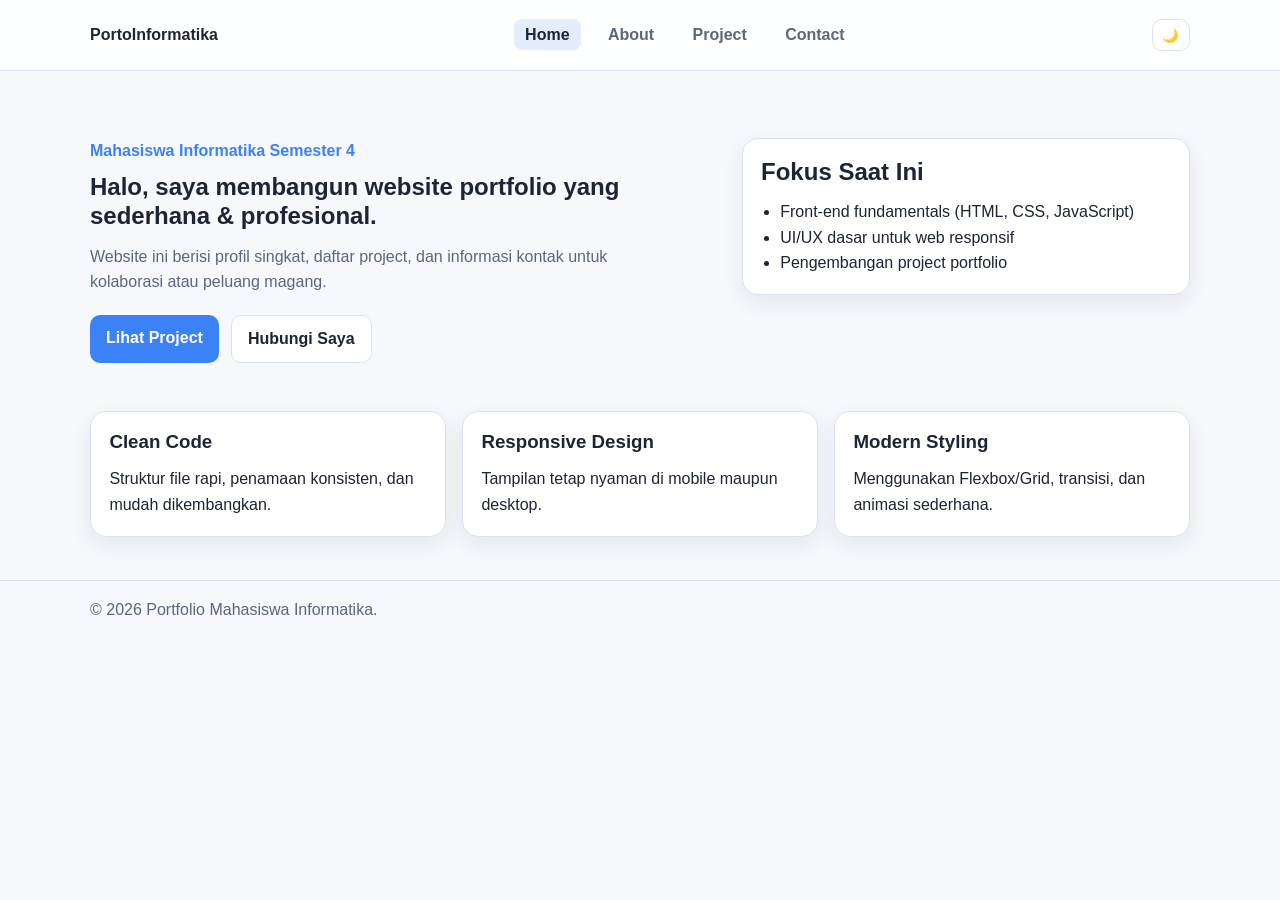
==== index.html @ e84c88cd "Create static multi-page portfolio website" ====
<!DOCTYPE html>
<html lang="id">
  <head>
    <meta charset="UTF-8" />
    <meta name="viewport" content="width=device-width, initial-scale=1.0" />
    <title>Portfolio | Home</title>
    <meta
      name="description"
      content="Portfolio personal mahasiswa Informatika untuk menampilkan profil, project, dan kontak."
    />
    <link rel="stylesheet" href="css/style.css" />
  </head>
  <body>
    <!-- Header utama berisi logo, navigasi, dan tombol dark mode -->
    <header class="site-header">
      <nav class="navbar container" aria-label="Navigasi utama">
        <a class="logo" href="index.html">PortoInformatika</a>

        <!-- Tombol hamburger untuk tampilan mobile -->
        <button
          class="nav-toggle"
          id="navToggle"
          aria-expanded="false"
          aria-controls="navMenu"
          aria-label="Buka menu navigasi"
        >
          <span></span>
          <span></span>
          <span></span>
        </button>

        <!-- Menu navigasi antar halaman -->
        <ul class="nav-menu" id="navMenu">
          <li><a class="active" href="index.html">Home</a></li>
          <li><a href="about.html">About</a></li>
          <li><a href="project.html">Project</a></li>
          <li><a href="contact.html">Contact</a></li>
        </ul>

        <!-- Tombol dark mode -->
        <button class="theme-toggle" id="themeToggle" aria-label="Ganti tema">
          🌙
        </button>
      </nav>
    </header>

    <main>
      <!-- Section hero sebagai landing page utama -->
      <section class="hero container reveal">
        <div>
          <p class="eyebrow">Mahasiswa Informatika Semester 4</p>
          <h1>Halo, saya membangun website portfolio yang sederhana & profesional.</h1>
          <p class="hero-text">
            Website ini berisi profil singkat, daftar project, dan informasi kontak untuk
            kolaborasi atau peluang magang.
          </p>
          <div class="hero-actions">
            <a class="btn btn-primary" href="project.html">Lihat Project</a>
            <a class="btn btn-secondary" href="contact.html">Hubungi Saya</a>
          </div>
        </div>
        <aside class="hero-card">
          <h2>Fokus Saat Ini</h2>
          <ul>
            <li>Front-end fundamentals (HTML, CSS, JavaScript)</li>
            <li>UI/UX dasar untuk web responsif</li>
            <li>Pengembangan project portfolio</li>
          </ul>
        </aside>
      </section>

      <!-- Section highlight keunggulan -->
      <section class="highlights container reveal">
        <article class="card">
          <h3>Clean Code</h3>
          <p>Struktur file rapi, penamaan konsisten, dan mudah dikembangkan.</p>
        </article>
        <article class="card">
          <h3>Responsive Design</h3>
          <p>Tampilan tetap nyaman di mobile maupun desktop.</p>
        </article>
        <article class="card">
          <h3>Modern Styling</h3>
          <p>Menggunakan Flexbox/Grid, transisi, dan animasi sederhana.</p>
        </article>
      </section>
    </main>

    <!-- Footer situs -->
    <footer class="site-footer">
      <div class="container">
        <p>© 2026 Portfolio Mahasiswa Informatika.</p>
      </div>
    </footer>

    <script src="js/script.js"></script>
  </body>
</html>
---- css/style.css ----
/* =============================
   Global variables dan reset
   ============================= */
:root {
  --bg: #f6f8fc;
  --surface: #ffffff;
  --text: #1d2433;
  --muted: #5c677d;
  --primary: #3b82f6;
  --primary-hover: #2563eb;
  --border: #dbe2ef;
  --success: #0f9d58;
  --shadow: 0 8px 22px rgba(13, 27, 42, 0.08);
}

body.dark {
  --bg: #0f172a;
  --surface: #1e293b;
  --text: #e5e7eb;
  --muted: #94a3b8;
  --primary: #60a5fa;
  --primary-hover: #3b82f6;
  --border: #334155;
  --success: #4ade80;
  --shadow: 0 8px 22px rgba(2, 6, 23, 0.45);
}

* {
  box-sizing: border-box;
  margin: 0;
  padding: 0;
}

html,
body {
  scroll-behavior: smooth;
}

body {
  font-family: "Segoe UI", Tahoma, Geneva, Verdana, sans-serif;
  line-height: 1.6;
  background: var(--bg);
  color: var(--text);
  transition: background-color 0.3s ease, color 0.3s ease;
}

img {
  max-width: 100%;
  display: block;
}

.container {
  width: min(1100px, 92%);
  margin: 0 auto;
}

/* =============================
   Header dan navigation
   ============================= */
.site-header {
  position: sticky;
  top: 0;
  z-index: 10;
  background: color-mix(in srgb, var(--surface) 90%, transparent);
  backdrop-filter: blur(8px);
  border-bottom: 1px solid var(--border);
}

.navbar {
  display: flex;
  align-items: center;
  justify-content: space-between;
  min-height: 70px;
  gap: 1rem;
}

.logo {
  text-decoration: none;
  color: var(--text);
  font-weight: 700;
}

.nav-menu {
  list-style: none;
  display: flex;
  gap: 1rem;
}

.nav-menu a {
  text-decoration: none;
  color: var(--muted);
  font-weight: 600;
  padding: 0.45rem 0.7rem;
  border-radius: 8px;
  transition: all 0.25s ease;
}

.nav-menu a:hover,
.nav-menu a.active {
  color: var(--text);
  background: color-mix(in srgb, var(--primary) 14%, transparent);
}

.nav-toggle,
.theme-toggle {
  border: 1px solid var(--border);
  background: var(--surface);
  color: var(--text);
  border-radius: 10px;
  cursor: pointer;
}

.theme-toggle {
  padding: 0.45rem 0.6rem;
}

.nav-toggle {
  display: none;
  width: 42px;
  height: 42px;
  padding: 8px;
}

.nav-toggle span {
  display: block;
  height: 2px;
  width: 100%;
  margin: 5px 0;
  background: var(--text);
}

/* =============================
   Hero dan section umum
   ============================= */
.hero {
  padding: 4.2rem 0 3rem;
  display: grid;
  grid-template-columns: 1.4fr 1fr;
  gap: 1.5rem;
  align-items: start;
}

.eyebrow {
  font-weight: 700;
  color: var(--primary);
  margin-bottom: 0.6rem;
}

h1,
h2,
h3 {
  line-height: 1.2;
  margin-bottom: 0.8rem;
}

.hero-text {
  color: var(--muted);
  max-width: 60ch;
}

.hero-actions {
  margin-top: 1.25rem;
  display: flex;
  gap: 0.75rem;
  flex-wrap: wrap;
}

.hero-card,
.card {
  background: var(--surface);
  border: 1px solid var(--border);
  border-radius: 16px;
  padding: 1.15rem;
  box-shadow: var(--shadow);
}

.hero-card ul {
  padding-left: 1.2rem;
}

.highlights,
.skills-grid,
.projects-grid {
  padding-bottom: 2.7rem;
  display: grid;
  gap: 1rem;
}

.highlights,
.skills-grid {
  grid-template-columns: repeat(auto-fit, minmax(220px, 1fr));
}

.projects-grid {
  grid-template-columns: repeat(auto-fit, minmax(240px, 1fr));
  margin-top: 1rem;
}

.page {
  padding: 3rem 0;
}

.project-card a {
  color: var(--primary);
  font-weight: 600;
  text-decoration: none;
}

.project-card a:hover {
  text-decoration: underline;
}

/* =============================
   Button, form, dan footer
   ============================= */
.btn {
  text-decoration: none;
  border: none;
  border-radius: 10px;
  padding: 0.65rem 1rem;
  font-weight: 600;
  cursor: pointer;
  transition: transform 0.2s ease, background-color 0.2s ease;
}

.btn:hover {
  transform: translateY(-2px);
}

.btn-primary {
  background: var(--primary);
  color: #fff;
}

.btn-primary:hover {
  background: var(--primary-hover);
}

.btn-secondary {
  background: var(--surface);
  border: 1px solid var(--border);
  color: var(--text);
}

form {
  margin-top: 1rem;
  max-width: 680px;
}

.form-group {
  margin-bottom: 1rem;
}

label {
  display: block;
  margin-bottom: 0.35rem;
  font-weight: 600;
}

input,
textarea {
  width: 100%;
  padding: 0.7rem;
  border: 1px solid var(--border);
  border-radius: 10px;
  background: var(--surface);
  color: var(--text);
}

.error {
  color: #ef4444;
  min-height: 1.15em;
  display: block;
  margin-top: 0.2rem;
}

.success {
  color: var(--success);
  margin-top: 0.85rem;
}

.site-footer {
  border-top: 1px solid var(--border);
  padding: 1rem 0;
  color: var(--muted);
}

/* =============================
   Scroll reveal animation
   ============================= */
.reveal {
  opacity: 0;
  transform: translateY(16px);
  transition: all 0.5s ease;
}

.reveal.show {
  opacity: 1;
  transform: translateY(0);
}

/* =============================
   Responsive navigation + layout
   ============================= */
@media (max-width: 820px) {
  .hero {
    grid-template-columns: 1fr;
  }

  .nav-toggle {
    display: block;
  }

  .nav-menu {
    position: absolute;
    top: 70px;
    right: 4%;
    width: min(260px, 92%);
    background: var(--surface);
    border: 1px solid var(--border);
    border-radius: 12px;
    box-shadow: var(--shadow);
    flex-direction: column;
    padding: 0.5rem;
    transform: scale(0.98);
    opacity: 0;
    pointer-events: none;
    transition: opacity 0.2s ease, transform 0.2s ease;
  }

  .nav-menu.open {
    opacity: 1;
    transform: scale(1);
    pointer-events: auto;
  }
}
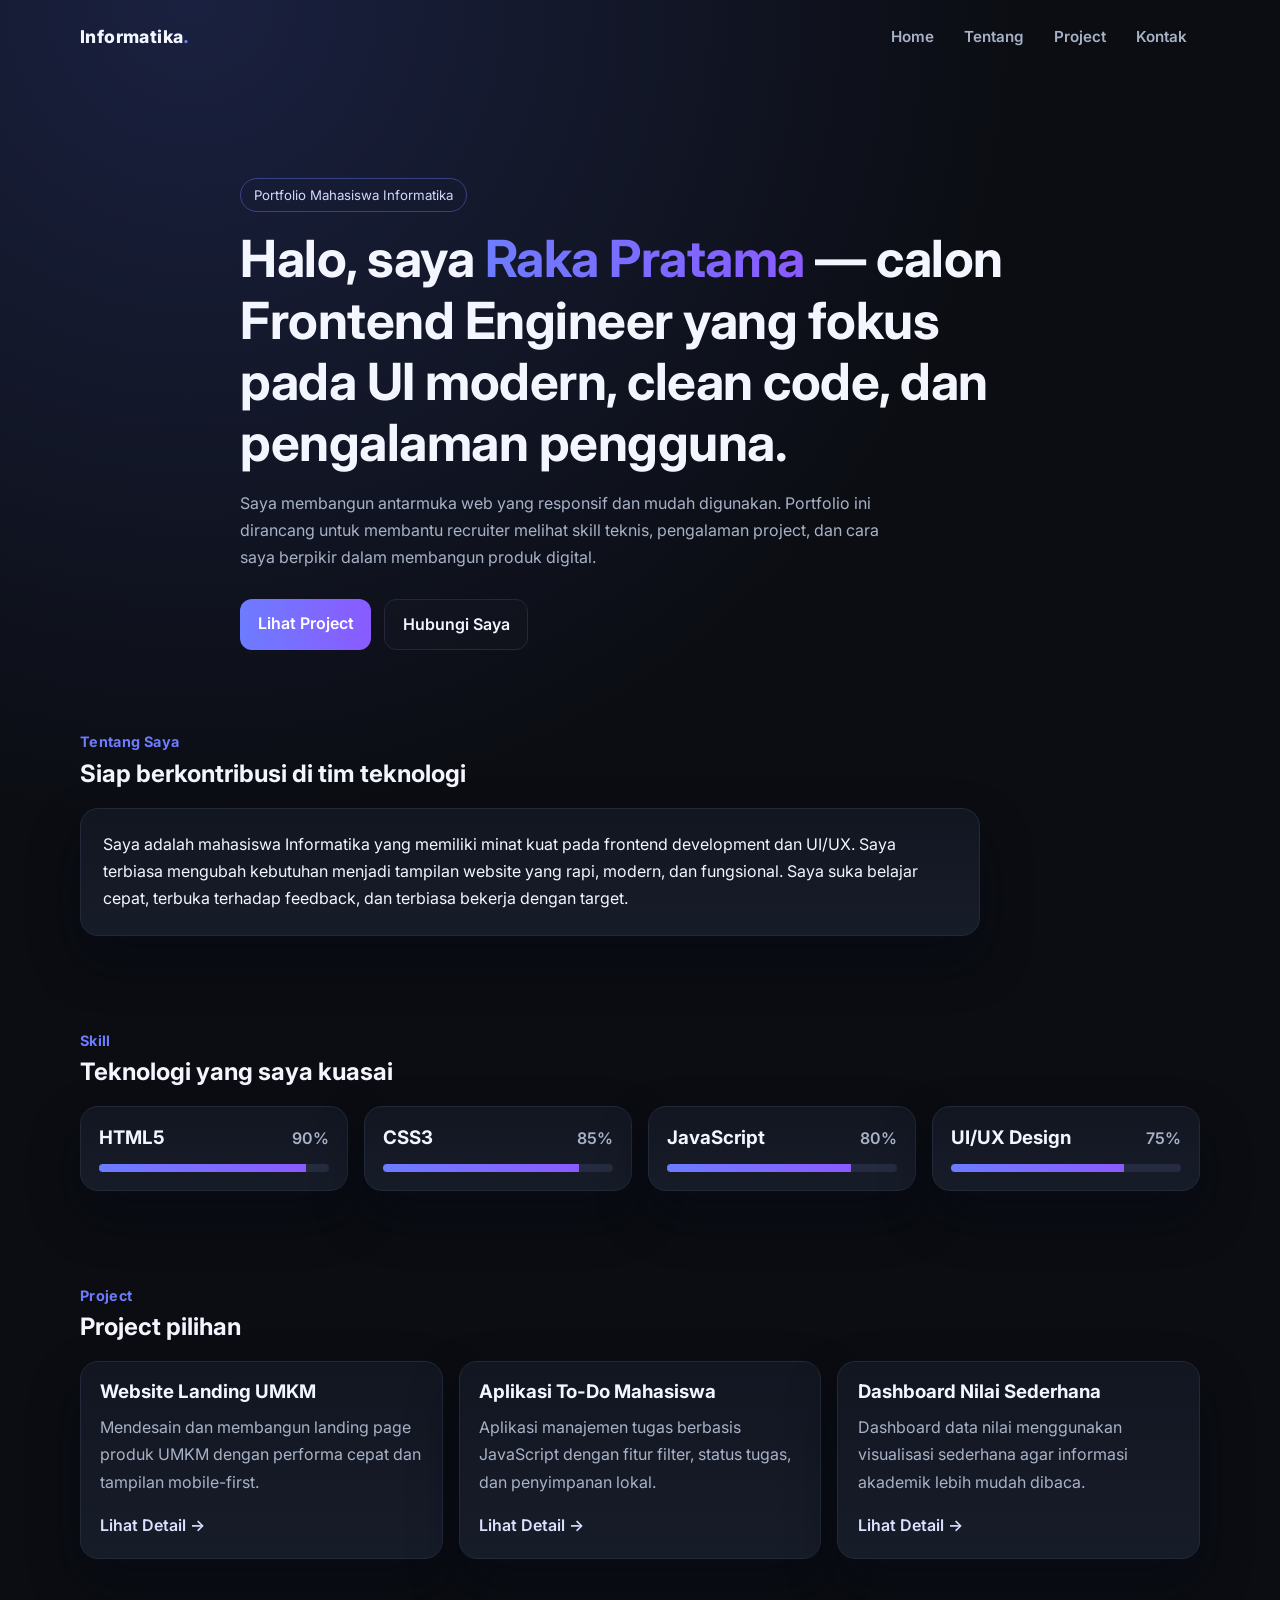
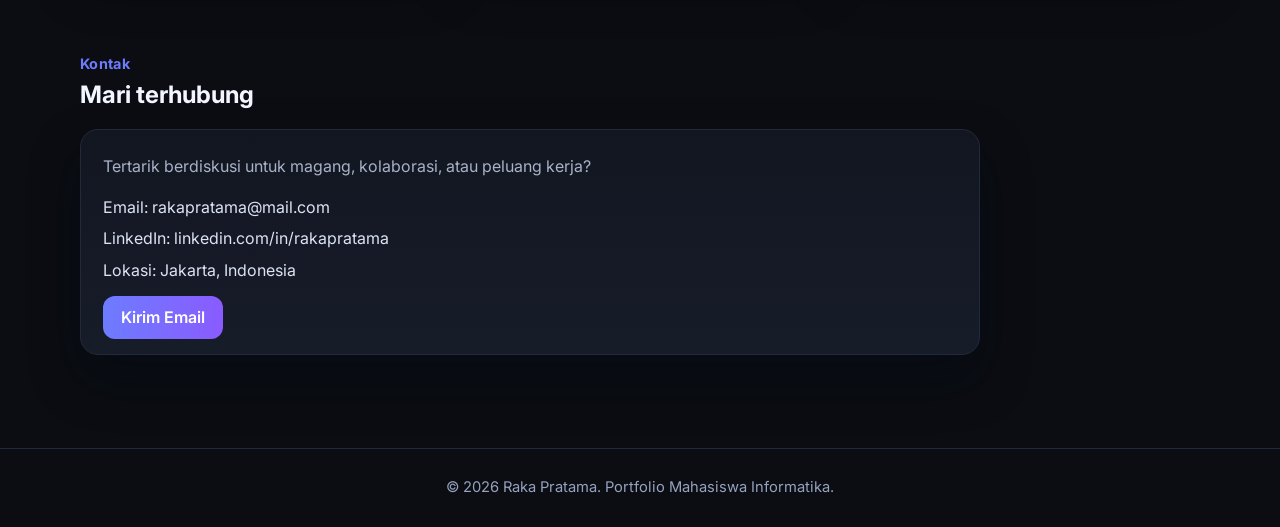
==== commit f1f3d3bd: "Create modern single-page informatics student portfolio" ====
--- a/index.html
+++ b/index.html
@@ -3,93 +3,168 @@
   <head>
     <meta charset="UTF-8" />
     <meta name="viewport" content="width=device-width, initial-scale=1.0" />
-    <title>Portfolio | Home</title>
+    <title>Portfolio Mahasiswa Informatika</title>
     <meta
       name="description"
-      content="Portfolio personal mahasiswa Informatika untuk menampilkan profil, project, dan kontak."
+      content="Portfolio mahasiswa informatika untuk menampilkan profil, skill, dan project secara modern."
+    />
+    <link rel="preconnect" href="https://fonts.googleapis.com" />
+    <link rel="preconnect" href="https://fonts.gstatic.com" crossorigin />
+    <link
+      href="https://fonts.googleapis.com/css2?family=Inter:wght@400;500;600;700;800&display=swap"
+      rel="stylesheet"
     />
     <link rel="stylesheet" href="css/style.css" />
   </head>
   <body>
-    <!-- Header utama berisi logo, navigasi, dan tombol dark mode -->
-    <header class="site-header">
+    <header class="site-header" id="siteHeader">
       <nav class="navbar container" aria-label="Navigasi utama">
-        <a class="logo" href="index.html">PortoInformatika</a>
+        <a href="#home" class="logo">Informatika<span>.</span></a>
 
-        <!-- Tombol hamburger untuk tampilan mobile -->
         <button
           class="nav-toggle"
           id="navToggle"
+          aria-label="Buka menu"
+          aria-controls="navMenu"
           aria-expanded="false"
-          aria-controls="navMenu"
-          aria-label="Buka menu navigasi"
         >
           <span></span>
           <span></span>
           <span></span>
         </button>
 
-        <!-- Menu navigasi antar halaman -->
         <ul class="nav-menu" id="navMenu">
-          <li><a class="active" href="index.html">Home</a></li>
-          <li><a href="about.html">About</a></li>
-          <li><a href="project.html">Project</a></li>
-          <li><a href="contact.html">Contact</a></li>
+          <li><a href="#home">Home</a></li>
+          <li><a href="#tentang">Tentang</a></li>
+          <li><a href="#project">Project</a></li>
+          <li><a href="#kontak">Kontak</a></li>
         </ul>
-
-        <!-- Tombol dark mode -->
-        <button class="theme-toggle" id="themeToggle" aria-label="Ganti tema">
-          🌙
-        </button>
       </nav>
     </header>
 
     <main>
-      <!-- Section hero sebagai landing page utama -->
-      <section class="hero container reveal">
-        <div>
-          <p class="eyebrow">Mahasiswa Informatika Semester 4</p>
-          <h1>Halo, saya membangun website portfolio yang sederhana & profesional.</h1>
-          <p class="hero-text">
-            Website ini berisi profil singkat, daftar project, dan informasi kontak untuk
-            kolaborasi atau peluang magang.
-          </p>
-          <div class="hero-actions">
-            <a class="btn btn-primary" href="project.html">Lihat Project</a>
-            <a class="btn btn-secondary" href="contact.html">Hubungi Saya</a>
-          </div>
+      <section class="hero container" id="home">
+        <p class="badge reveal">Portfolio Mahasiswa Informatika</p>
+        <h1 class="reveal">
+          Halo, saya <span>Raka Pratama</span> — calon Frontend Engineer yang fokus pada UI modern,
+          clean code, dan pengalaman pengguna.
+        </h1>
+        <p class="hero-text reveal">
+          Saya membangun antarmuka web yang responsif dan mudah digunakan. Portfolio ini dirancang
+          untuk membantu recruiter melihat skill teknis, pengalaman project, dan cara saya berpikir
+          dalam membangun produk digital.
+        </p>
+        <div class="hero-actions reveal">
+          <a class="btn btn-primary" href="#project">Lihat Project</a>
+          <a class="btn btn-ghost" href="#kontak">Hubungi Saya</a>
         </div>
-        <aside class="hero-card">
-          <h2>Fokus Saat Ini</h2>
-          <ul>
-            <li>Front-end fundamentals (HTML, CSS, JavaScript)</li>
-            <li>UI/UX dasar untuk web responsif</li>
-            <li>Pengembangan project portfolio</li>
-          </ul>
-        </aside>
       </section>
 
-      <!-- Section highlight keunggulan -->
-      <section class="highlights container reveal">
-        <article class="card">
-          <h3>Clean Code</h3>
-          <p>Struktur file rapi, penamaan konsisten, dan mudah dikembangkan.</p>
-        </article>
-        <article class="card">
-          <h3>Responsive Design</h3>
-          <p>Tampilan tetap nyaman di mobile maupun desktop.</p>
-        </article>
-        <article class="card">
-          <h3>Modern Styling</h3>
-          <p>Menggunakan Flexbox/Grid, transisi, dan animasi sederhana.</p>
-        </article>
+      <section class="section container" id="tentang">
+        <div class="section-head reveal">
+          <p class="section-kicker">Tentang Saya</p>
+          <h2>Siap berkontribusi di tim teknologi</h2>
+        </div>
+        <div class="about-card reveal">
+          <p>
+            Saya adalah mahasiswa Informatika yang memiliki minat kuat pada frontend development dan
+            UI/UX. Saya terbiasa mengubah kebutuhan menjadi tampilan website yang rapi, modern, dan
+            fungsional. Saya suka belajar cepat, terbuka terhadap feedback, dan terbiasa bekerja
+            dengan target.
+          </p>
+        </div>
+      </section>
+
+      <section class="section container" id="skill">
+        <div class="section-head reveal">
+          <p class="section-kicker">Skill</p>
+          <h2>Teknologi yang saya kuasai</h2>
+        </div>
+        <div class="skills-grid">
+          <article class="skill-card reveal">
+            <div class="skill-title">
+              <h3>HTML5</h3>
+              <span>90%</span>
+            </div>
+            <div class="bar"><span style="width: 90%"></span></div>
+          </article>
+          <article class="skill-card reveal">
+            <div class="skill-title">
+              <h3>CSS3</h3>
+              <span>85%</span>
+            </div>
+            <div class="bar"><span style="width: 85%"></span></div>
+          </article>
+          <article class="skill-card reveal">
+            <div class="skill-title">
+              <h3>JavaScript</h3>
+              <span>80%</span>
+            </div>
+            <div class="bar"><span style="width: 80%"></span></div>
+          </article>
+          <article class="skill-card reveal">
+            <div class="skill-title">
+              <h3>UI/UX Design</h3>
+              <span>75%</span>
+            </div>
+            <div class="bar"><span style="width: 75%"></span></div>
+          </article>
+        </div>
+      </section>
+
+      <section class="section container" id="project">
+        <div class="section-head reveal">
+          <p class="section-kicker">Project</p>
+          <h2>Project pilihan</h2>
+        </div>
+        <div class="project-grid">
+          <article class="project-card reveal">
+            <h3>Website Landing UMKM</h3>
+            <p>
+              Mendesain dan membangun landing page produk UMKM dengan performa cepat dan tampilan
+              mobile-first.
+            </p>
+            <a href="#" aria-label="Lihat detail project Website Landing UMKM">Lihat Detail →</a>
+          </article>
+          <article class="project-card reveal">
+            <h3>Aplikasi To-Do Mahasiswa</h3>
+            <p>
+              Aplikasi manajemen tugas berbasis JavaScript dengan fitur filter, status tugas, dan
+              penyimpanan lokal.
+            </p>
+            <a href="#" aria-label="Lihat detail project Aplikasi To-Do Mahasiswa">Lihat Detail →</a>
+          </article>
+          <article class="project-card reveal">
+            <h3>Dashboard Nilai Sederhana</h3>
+            <p>
+              Dashboard data nilai menggunakan visualisasi sederhana agar informasi akademik lebih
+              mudah dibaca.
+            </p>
+            <a href="#" aria-label="Lihat detail project Dashboard Nilai Sederhana">Lihat Detail →</a>
+          </article>
+        </div>
+      </section>
+
+      <section class="section container" id="kontak">
+        <div class="section-head reveal">
+          <p class="section-kicker">Kontak</p>
+          <h2>Mari terhubung</h2>
+        </div>
+        <div class="contact-card reveal">
+          <p>Tertarik berdiskusi untuk magang, kolaborasi, atau peluang kerja?</p>
+          <ul>
+            <li>Email: rakapratama@mail.com</li>
+            <li>LinkedIn: linkedin.com/in/rakapratama</li>
+            <li>Lokasi: Jakarta, Indonesia</li>
+          </ul>
+          <a href="mailto:rakapratama@mail.com" class="btn btn-primary">Kirim Email</a>
+        </div>
       </section>
     </main>
 
-    <!-- Footer situs -->
     <footer class="site-footer">
-      <div class="container">
-        <p>© 2026 Portfolio Mahasiswa Informatika.</p>
+      <div class="container footer-wrap">
+        <p>© 2026 Raka Pratama. Portfolio Mahasiswa Informatika.</p>
       </div>
     </footer>
 
--- a/css/style.css
+++ b/css/style.css
@@ -1,28 +1,15 @@
-/* =============================
-   Global variables dan reset
-   ============================= */
 :root {
-  --bg: #f6f8fc;
-  --surface: #ffffff;
-  --text: #1d2433;
-  --muted: #5c677d;
-  --primary: #3b82f6;
-  --primary-hover: #2563eb;
-  --border: #dbe2ef;
-  --success: #0f9d58;
-  --shadow: 0 8px 22px rgba(13, 27, 42, 0.08);
-}
-
-body.dark {
-  --bg: #0f172a;
-  --surface: #1e293b;
-  --text: #e5e7eb;
-  --muted: #94a3b8;
-  --primary: #60a5fa;
-  --primary-hover: #3b82f6;
-  --border: #334155;
-  --success: #4ade80;
-  --shadow: 0 8px 22px rgba(2, 6, 23, 0.45);
+  --bg: #0b0d12;
+  --surface: #121621;
+  --surface-2: #171c29;
+  --text: #f3f6ff;
+  --muted: #a8b2c7;
+  --line: #22293a;
+  --accent: #6d7cff;
+  --accent-2: #8a5bff;
+  --container: min(1120px, 90%);
+  --radius: 18px;
+  --shadow: 0 24px 50px rgba(4, 8, 20, 0.45);
 }
 
 * {
@@ -37,261 +24,285 @@
 }
 
 body {
-  font-family: "Segoe UI", Tahoma, Geneva, Verdana, sans-serif;
-  line-height: 1.6;
-  background: var(--bg);
+  font-family: "Inter", sans-serif;
+  background: radial-gradient(circle at 15% 0%, #1a2140 0%, var(--bg) 35%);
   color: var(--text);
-  transition: background-color 0.3s ease, color 0.3s ease;
-}
-
-img {
-  max-width: 100%;
-  display: block;
+  line-height: 1.7;
 }
 
 .container {
-  width: min(1100px, 92%);
+  width: var(--container);
   margin: 0 auto;
 }
 
-/* =============================
-   Header dan navigation
-   ============================= */
 .site-header {
   position: sticky;
   top: 0;
-  z-index: 10;
-  background: color-mix(in srgb, var(--surface) 90%, transparent);
-  backdrop-filter: blur(8px);
-  border-bottom: 1px solid var(--border);
+  z-index: 99;
+  transition: all 0.3s ease;
+}
+
+.site-header.scrolled {
+  background: rgba(11, 13, 18, 0.82);
+  backdrop-filter: blur(10px);
+  border-bottom: 1px solid var(--line);
 }
 
 .navbar {
+  min-height: 74px;
   display: flex;
   align-items: center;
   justify-content: space-between;
-  min-height: 70px;
   gap: 1rem;
 }
 
 .logo {
+  color: var(--text);
   text-decoration: none;
-  color: var(--text);
-  font-weight: 700;
+  font-weight: 800;
+  font-size: 1.1rem;
+  letter-spacing: 0.4px;
+}
+
+.logo span {
+  color: var(--accent);
 }
 
 .nav-menu {
   list-style: none;
   display: flex;
-  gap: 1rem;
+  gap: 0.3rem;
 }
 
 .nav-menu a {
+  color: var(--muted);
   text-decoration: none;
-  color: var(--muted);
+  font-size: 0.95rem;
   font-weight: 600;
-  padding: 0.45rem 0.7rem;
-  border-radius: 8px;
+  padding: 0.45rem 0.8rem;
+  border-radius: 999px;
   transition: all 0.25s ease;
 }
 
-.nav-menu a:hover,
-.nav-menu a.active {
+.nav-menu a:hover {
   color: var(--text);
-  background: color-mix(in srgb, var(--primary) 14%, transparent);
-}
-
-.nav-toggle,
-.theme-toggle {
-  border: 1px solid var(--border);
-  background: var(--surface);
-  color: var(--text);
-  border-radius: 10px;
-  cursor: pointer;
-}
-
-.theme-toggle {
-  padding: 0.45rem 0.6rem;
+  background: rgba(109, 124, 255, 0.14);
 }
 
 .nav-toggle {
   display: none;
+  border: 1px solid var(--line);
+  background: var(--surface);
+  border-radius: 12px;
   width: 42px;
   height: 42px;
-  padding: 8px;
+  cursor: pointer;
+  padding: 9px;
 }
 
 .nav-toggle span {
   display: block;
   height: 2px;
-  width: 100%;
+  background: var(--text);
   margin: 5px 0;
-  background: var(--text);
-}
-
-/* =============================
-   Hero dan section umum
-   ============================= */
+}
+
 .hero {
-  padding: 4.2rem 0 3rem;
-  display: grid;
-  grid-template-columns: 1.4fr 1fr;
-  gap: 1.5rem;
-  align-items: start;
-}
-
-.eyebrow {
-  font-weight: 700;
-  color: var(--primary);
-  margin-bottom: 0.6rem;
+  padding: 6.5rem 0 5rem;
+  max-width: 800px;
+}
+
+.badge {
+  display: inline-block;
+  padding: 0.3rem 0.8rem;
+  border: 1px solid rgba(109, 124, 255, 0.4);
+  border-radius: 999px;
+  color: #d2d9ff;
+  margin-bottom: 1rem;
+  font-size: 0.83rem;
 }
 
 h1,
 h2,
 h3 {
   line-height: 1.2;
-  margin-bottom: 0.8rem;
+}
+
+h1 {
+  font-size: clamp(2rem, 4vw, 3.4rem);
+  margin-bottom: 1rem;
+  letter-spacing: -0.5px;
+}
+
+h1 span {
+  background: linear-gradient(90deg, var(--accent), var(--accent-2));
+  -webkit-background-clip: text;
+  -webkit-text-fill-color: transparent;
 }
 
 .hero-text {
   color: var(--muted);
-  max-width: 60ch;
+  max-width: 66ch;
 }
 
 .hero-actions {
-  margin-top: 1.25rem;
-  display: flex;
-  gap: 0.75rem;
+  margin-top: 1.7rem;
+  display: flex;
+  gap: 0.8rem;
   flex-wrap: wrap;
 }
 
-.hero-card,
-.card {
-  background: var(--surface);
-  border: 1px solid var(--border);
-  border-radius: 16px;
-  padding: 1.15rem;
-  box-shadow: var(--shadow);
-}
-
-.hero-card ul {
-  padding-left: 1.2rem;
-}
-
-.highlights,
-.skills-grid,
-.projects-grid {
-  padding-bottom: 2.7rem;
-  display: grid;
-  gap: 1rem;
-}
-
-.highlights,
-.skills-grid {
-  grid-template-columns: repeat(auto-fit, minmax(220px, 1fr));
-}
-
-.projects-grid {
-  grid-template-columns: repeat(auto-fit, minmax(240px, 1fr));
-  margin-top: 1rem;
-}
-
-.page {
-  padding: 3rem 0;
-}
-
-.project-card a {
-  color: var(--primary);
-  font-weight: 600;
-  text-decoration: none;
-}
-
-.project-card a:hover {
-  text-decoration: underline;
-}
-
-/* =============================
-   Button, form, dan footer
-   ============================= */
 .btn {
   text-decoration: none;
-  border: none;
-  border-radius: 10px;
-  padding: 0.65rem 1rem;
   font-weight: 600;
-  cursor: pointer;
-  transition: transform 0.2s ease, background-color 0.2s ease;
-}
-
-.btn:hover {
+  border-radius: 12px;
+  padding: 0.7rem 1.1rem;
+  transition: all 0.25s ease;
+}
+
+.btn-primary {
+  color: #fff;
+  background: linear-gradient(90deg, var(--accent), var(--accent-2));
+}
+
+.btn-primary:hover {
   transform: translateY(-2px);
-}
-
-.btn-primary {
-  background: var(--primary);
-  color: #fff;
-}
-
-.btn-primary:hover {
-  background: var(--primary-hover);
-}
-
-.btn-secondary {
-  background: var(--surface);
-  border: 1px solid var(--border);
+  box-shadow: 0 16px 30px rgba(109, 124, 255, 0.28);
+}
+
+.btn-ghost {
   color: var(--text);
-}
-
-form {
-  margin-top: 1rem;
-  max-width: 680px;
-}
-
-.form-group {
-  margin-bottom: 1rem;
-}
-
-label {
+  border: 1px solid var(--line);
+  background: rgba(255, 255, 255, 0.01);
+}
+
+.btn-ghost:hover {
+  border-color: rgba(109, 124, 255, 0.7);
+  color: #dfe4ff;
+}
+
+.section {
+  padding: 0 0 5.8rem;
+}
+
+.section-head {
+  margin-bottom: 1.2rem;
+}
+
+.section-kicker {
+  color: var(--accent);
+  font-weight: 700;
+  font-size: 0.9rem;
+  letter-spacing: 0.35px;
+  margin-bottom: 0.3rem;
+}
+
+.about-card,
+.skill-card,
+.project-card,
+.contact-card {
+  background: linear-gradient(180deg, var(--surface), var(--surface-2));
+  border: 1px solid var(--line);
+  border-radius: var(--radius);
+  box-shadow: var(--shadow);
+}
+
+.about-card,
+.contact-card {
+  padding: 1.4rem;
+  max-width: 900px;
+}
+
+.skills-grid,
+.project-grid {
+  display: grid;
+  grid-template-columns: repeat(auto-fit, minmax(230px, 1fr));
+  gap: 1rem;
+}
+
+.skill-card {
+  padding: 1.1rem;
+}
+
+.skill-title {
+  display: flex;
+  align-items: center;
+  justify-content: space-between;
+  margin-bottom: 0.8rem;
+}
+
+.skill-title span {
+  color: var(--muted);
+  font-weight: 600;
+}
+
+.bar {
+  background: #252c3f;
+  height: 8px;
+  border-radius: 999px;
+  overflow: hidden;
+}
+
+.bar span {
   display: block;
-  margin-bottom: 0.35rem;
+  height: 100%;
+  background: linear-gradient(90deg, var(--accent), var(--accent-2));
+}
+
+.project-card {
+  padding: 1.2rem;
+  transition: all 0.3s ease;
+}
+
+.project-card:hover {
+  transform: translateY(-6px);
+  border-color: rgba(109, 124, 255, 0.6);
+}
+
+.project-card p {
+  color: var(--muted);
+  margin: 0.65rem 0 1rem;
+}
+
+.project-card a {
+  text-decoration: none;
+  color: #dbe1ff;
   font-weight: 600;
 }
 
-input,
-textarea {
-  width: 100%;
-  padding: 0.7rem;
-  border: 1px solid var(--border);
-  border-radius: 10px;
-  background: var(--surface);
-  color: var(--text);
-}
-
-.error {
-  color: #ef4444;
-  min-height: 1.15em;
-  display: block;
-  margin-top: 0.2rem;
-}
-
-.success {
-  color: var(--success);
-  margin-top: 0.85rem;
+.project-card a:hover {
+  color: var(--accent);
+}
+
+.contact-card p {
+  color: var(--muted);
+}
+
+.contact-card ul {
+  list-style: none;
+  margin: 0.9rem 0 1.3rem;
+  color: #dce3f4;
+  display: grid;
+  gap: 0.25rem;
 }
 
 .site-footer {
-  border-top: 1px solid var(--border);
-  padding: 1rem 0;
-  color: var(--muted);
-}
-
-/* =============================
-   Scroll reveal animation
-   ============================= */
+  border-top: 1px solid var(--line);
+}
+
+.footer-wrap {
+  min-height: 78px;
+  display: flex;
+  align-items: center;
+  justify-content: center;
+  color: #95a2be;
+  font-size: 0.92rem;
+}
+
 .reveal {
   opacity: 0;
-  transform: translateY(16px);
-  transition: all 0.5s ease;
+  transform: translateY(24px);
+  transition: opacity 0.65s ease, transform 0.65s ease;
 }
 
 .reveal.show {
@@ -299,38 +310,39 @@
   transform: translateY(0);
 }
 
-/* =============================
-   Responsive navigation + layout
-   ============================= */
 @media (max-width: 820px) {
-  .hero {
-    grid-template-columns: 1fr;
-  }
-
   .nav-toggle {
     display: block;
   }
 
   .nav-menu {
     position: absolute;
-    top: 70px;
-    right: 4%;
-    width: min(260px, 92%);
-    background: var(--surface);
-    border: 1px solid var(--border);
-    border-radius: 12px;
-    box-shadow: var(--shadow);
-    flex-direction: column;
-    padding: 0.5rem;
-    transform: scale(0.98);
+    top: 80px;
+    right: 5%;
+    width: min(260px, 90vw);
+    background: rgba(18, 22, 33, 0.96);
+    border: 1px solid var(--line);
+    border-radius: 16px;
+    padding: 0.75rem;
+    display: grid;
+    gap: 0.3rem;
     opacity: 0;
     pointer-events: none;
-    transition: opacity 0.2s ease, transform 0.2s ease;
+    transform: translateY(-10px);
+    transition: all 0.25s ease;
   }
 
   .nav-menu.open {
     opacity: 1;
-    transform: scale(1);
     pointer-events: auto;
-  }
-}
+    transform: translateY(0);
+  }
+
+  h1 {
+    font-size: clamp(1.8rem, 8vw, 2.6rem);
+  }
+
+  .hero {
+    padding-top: 5.2rem;
+  }
+}
